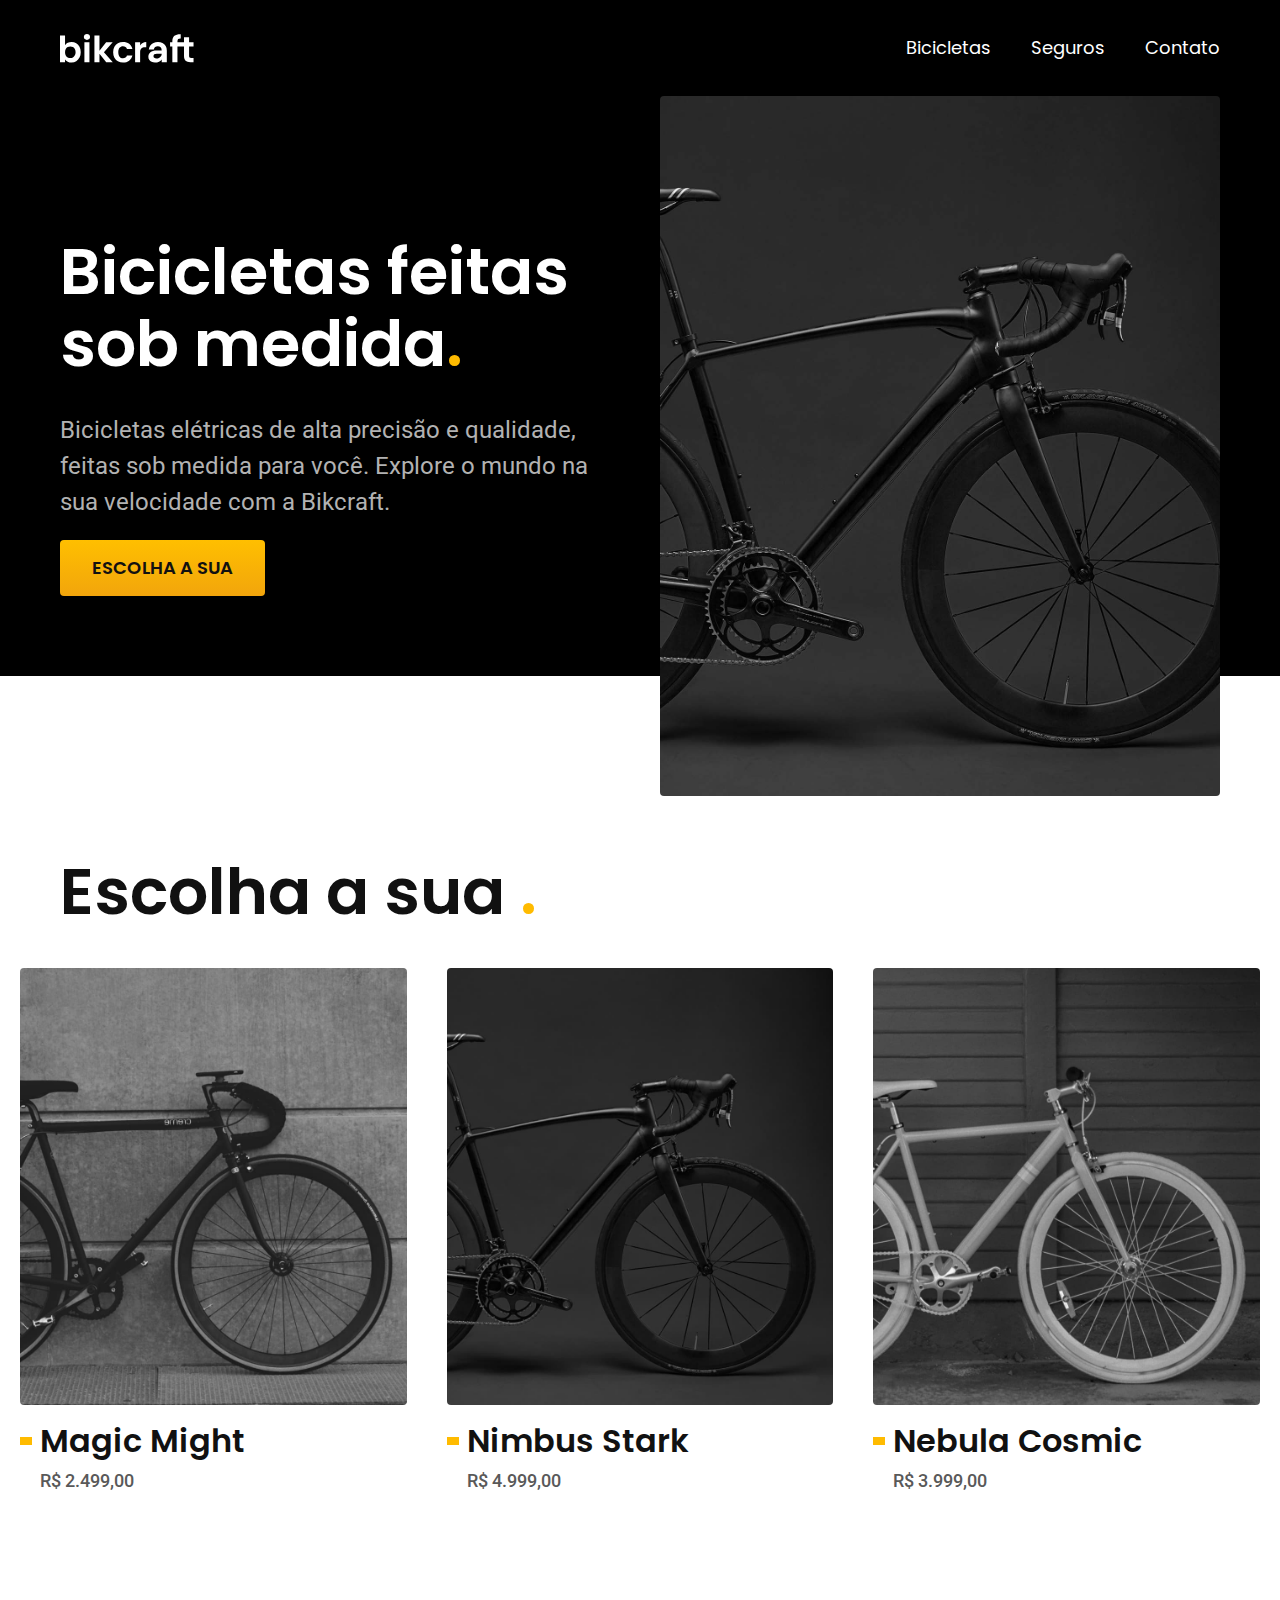
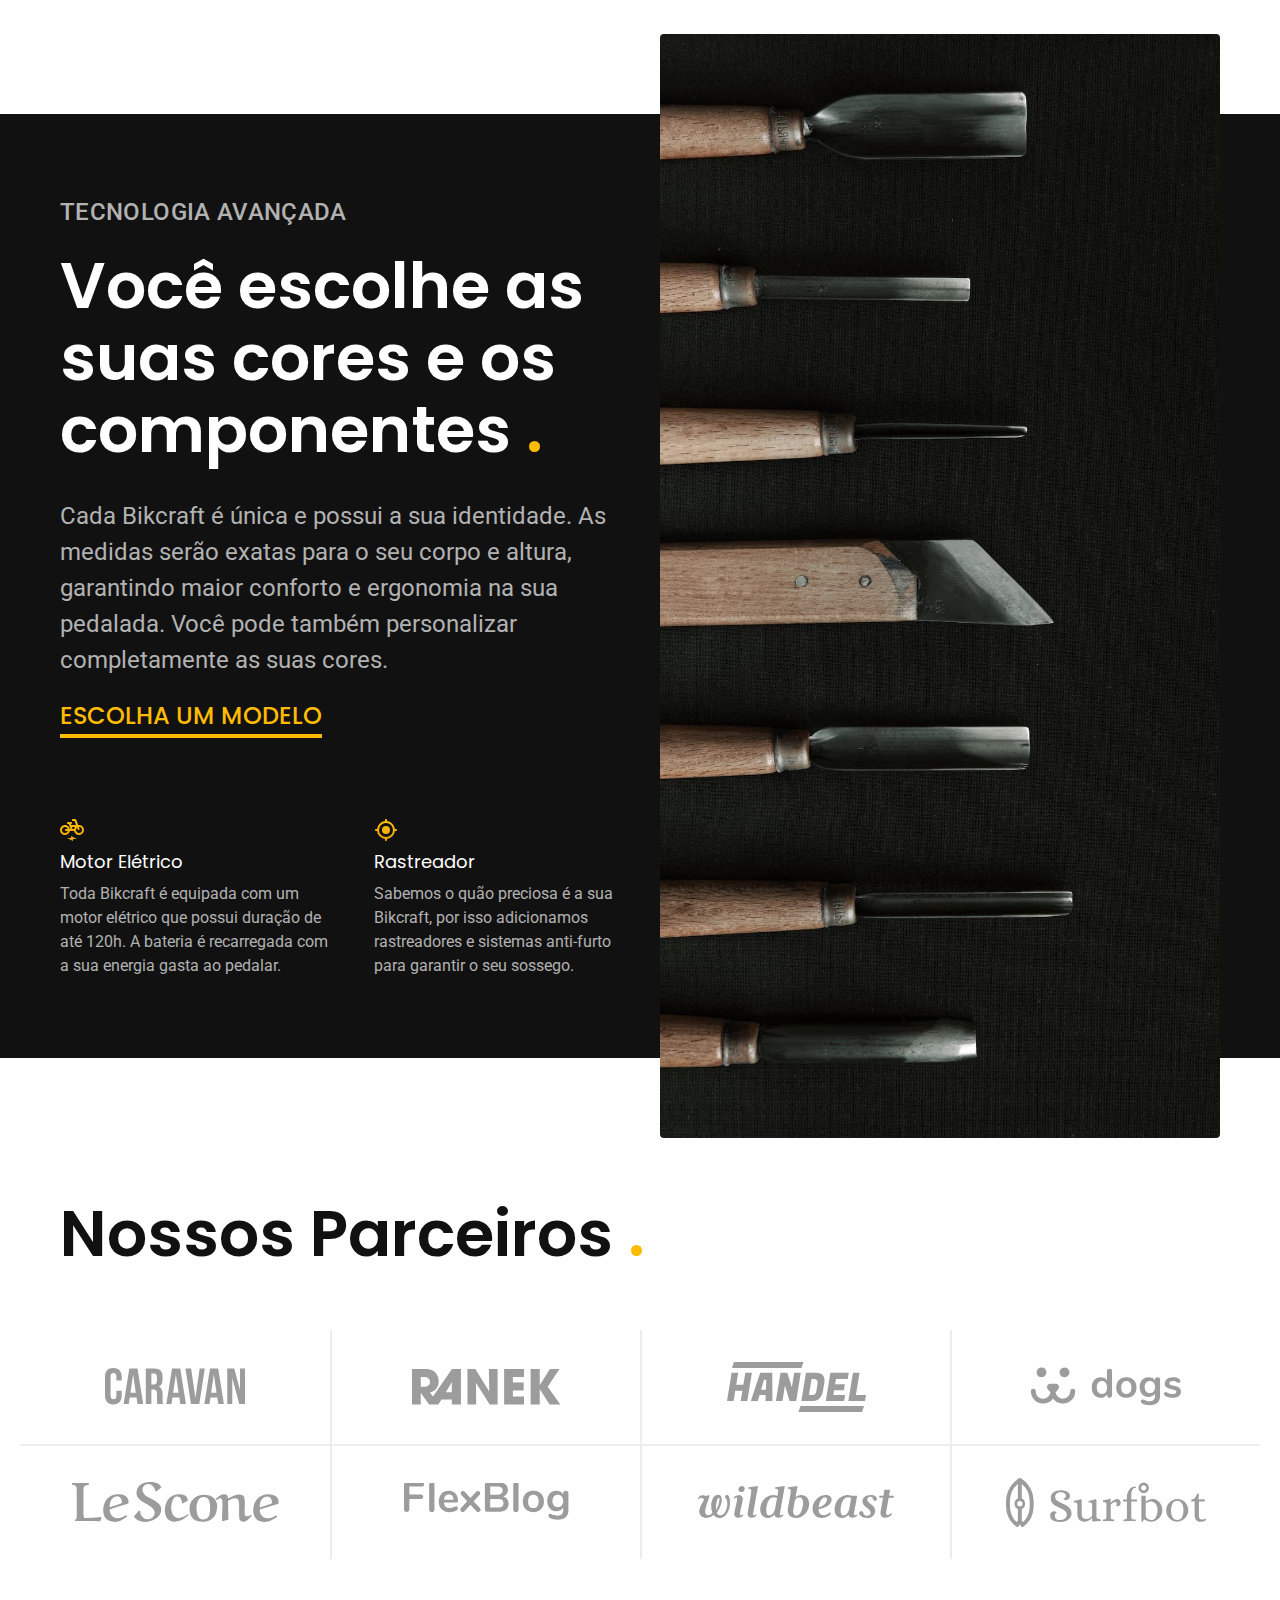
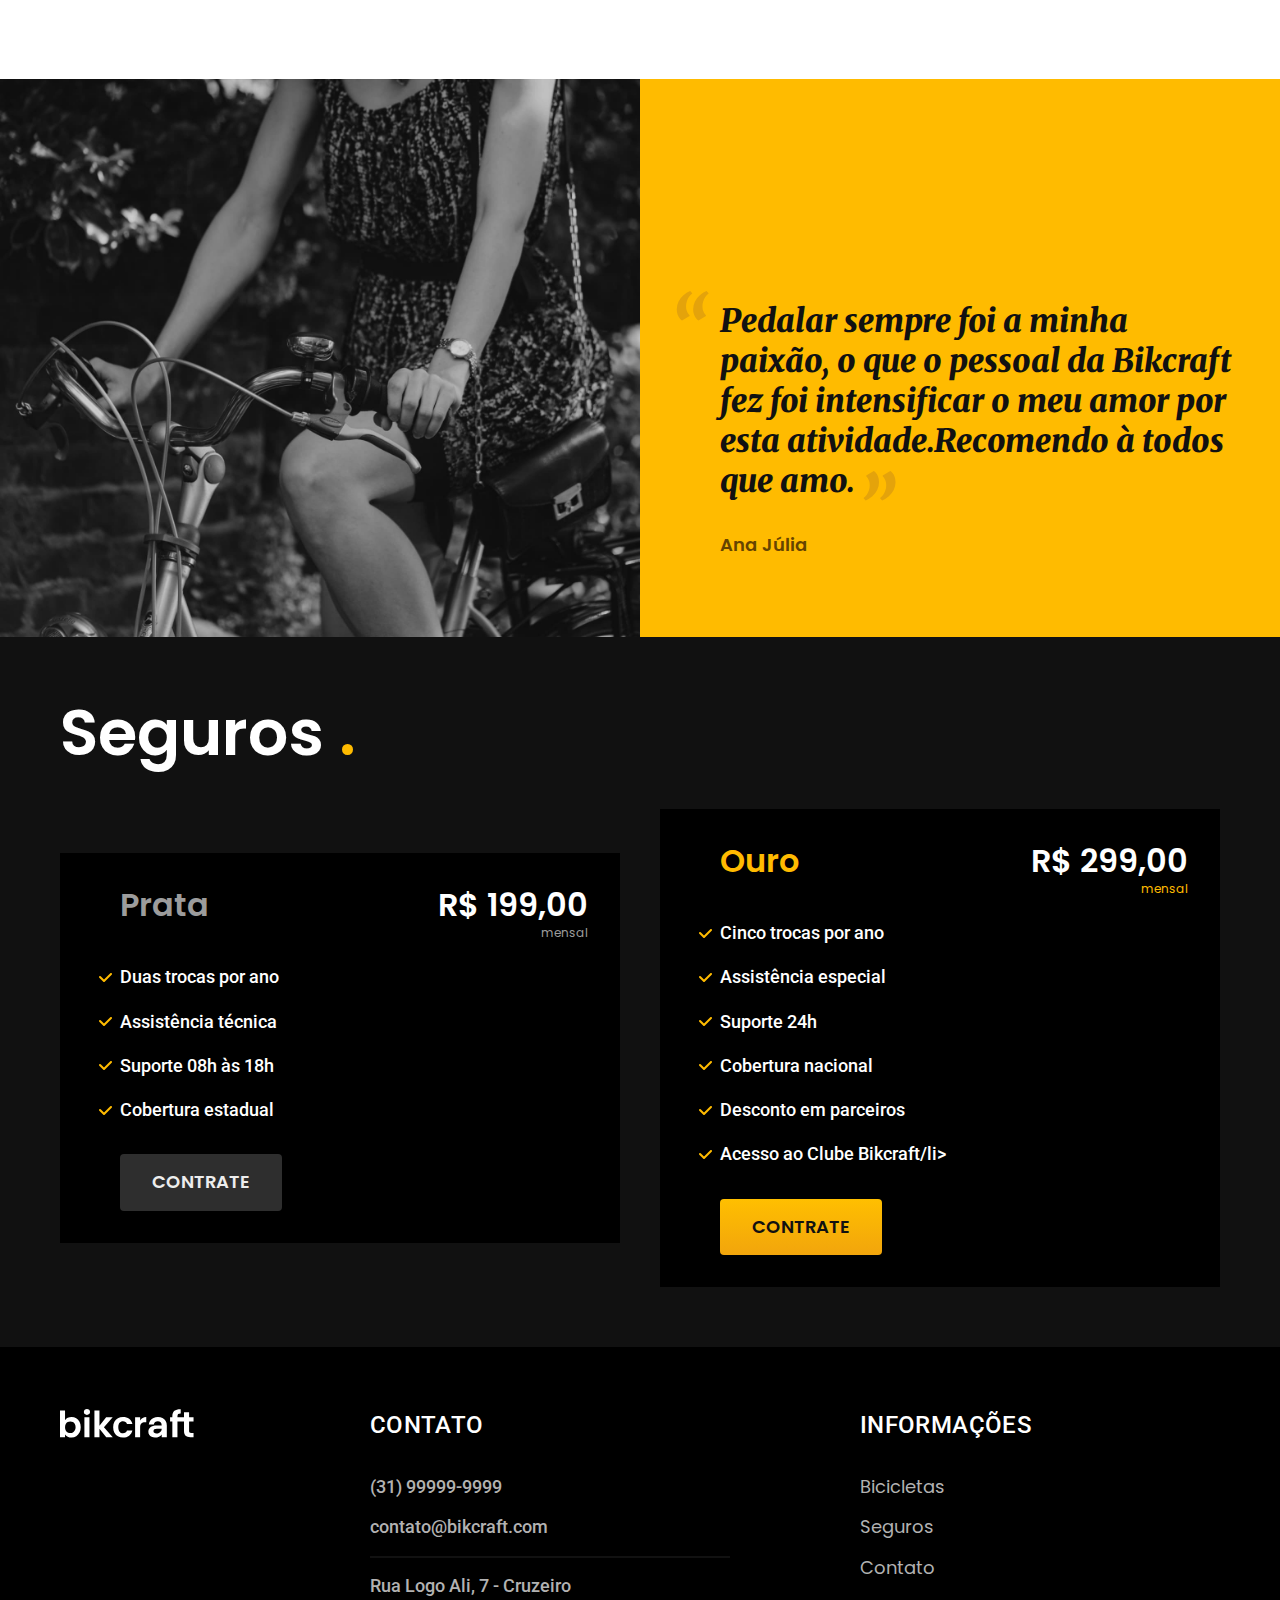
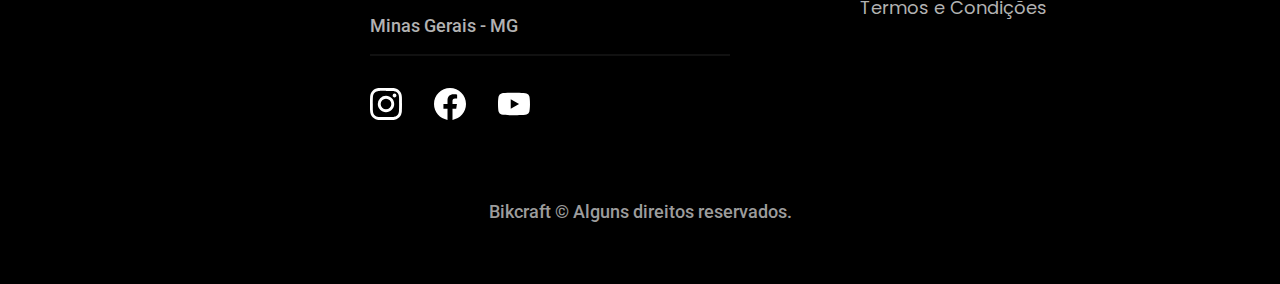
==== index.html @ d14b7bba "criado a pagina de termos" ====
<!DOCTYPE html>
<html lang="pt-br">

<head>
    <meta charset="UTF-8">
    <meta name="viewport" content="width=device-width, initial-scale=1.0">
    <meta name="description" content="Bicicletas elétricas de alta precisão e 
    qualidade, feitas sob medida para você. Explore o mundo na sua velocidade 
    com a Bikcraft.">
    <link rel="stylesheet" href="./src/css/style.css">
    <title>Bikcraft - Bicicletas Elétricas</title>
</head>

<body>
    <header class="header-bg cor-p12">
        <div class="header container">
            <a href="./"><img src="./src/assets/bikcraft.svg" alt="Bikcraft"></a>
            <nav aria-label="primaria">
                <ul class="header-menu font-1-m cor-0">
                    <li><a href="./bicicletas">Bicicletas</a></li>
                    <li><a href="./seguros">Seguros</a></li>
                    <li><a href="./contatos">Contato</a></li>
                </ul>

            </nav>
        </div>
    </header>
    <main class="introducao-bg">
        <div class="introducao container">
            <div class="introducao-conteudo">
                <h1 class="font-1-xxl cor-0">Bicicletas feitas sob medida<span class="cor-p1">.</span></h1>
                <p class="font-2-l cor-5">Bicicletas elétricas de alta precisão e qualidade, feitas sob medida para você. Explore o mundo na sua velocidade com a Bikcraft.</p>
                <a class="btn" href="./bicicletas.html">Escolha a sua</a>
            </div>
            <div class="introducao-img">
                <img src="./src/assets/img/fotos/introducao.jpg" alt="Bicicleta Elétrica Preta">
            </div>
        </div>
    </main>
    <article class="bicicletas-lista">
        <h2 class="container font-1-xxl">Escolha a sua <span class="cor-p1">.</span></h2>
        <ul>
            <li>
                <a href="./bicicletas/magic.html">
                    <img src="./src/assets/img/bicicletas/magic-home.jpg" alt="Bicicleta Preta">
                    <h3 class="font-1-xl">Magic Might</h3>
                    <span class="font-2-m cor-8">R$ 2.499,00</span>
                </a>
            </li>
            <li>
                <a href="./bicicletas/nimbus.html">
                    <img src="./src/assets/img/bicicletas/nimbus-home.jpg" alt="Bicicleta Preta">
                    <h3 class="font-1-xl">Nimbus Stark</h3>
                    <span class="font-2-m cor-8">R$ 4.999,00</span>
                </a>
            </li>
            <li>
                <a href="./bicicletas/nebula.html">
                    <img src="./src/assets/img/bicicletas/nebula-home.jpg" alt="Bicicleta Preta">
                    <h3 class="font-1-xl">Nebula Cosmic</h3>
                    <span class="font-2-m cor-8">R$ 3.999,00</span>
                </a>
            </li>
        </ul>
    </article>
    <article class="tecnologia-bg">
        <div class="tecnologia container">
            <div class="tecnologia-conteudo">
                <span class="font-2-l-b cor-5">Tecnologia Avançada</span>
                <h2 class="font-1-xxl cor-0">Você escolhe as suas cores e os componentes
                    <span class="cor-p1">.</span>
                </h2>
                <p class="font-2-l cor-5">Cada Bikcraft é única e possui a sua
                    identidade. As medidas serão exatas para o seu corpo e
                    altura, garantindo maior conforto e ergonomia na sua
                    pedalada. Você pode também personalizar completamente as
                    suas cores.
                </p>
                <a class="link" href="./bicicletas.html">Escolha um Modelo</a>
                <div class="tecnologia-vantagem">
                    <div>
                        <img src="./src/assets/img/icones/eletrica.svg" alt="">
                        <h3 class="font-1-m cor-0">Motor Elétrico</h3>
                        <p class="font-2-s cor-5">Toda Bikcraft é equipada com um motor elétrico que possui duração de até 120h. A bateria é recarregada com a sua energia gasta ao pedalar.</p>
                    </div>
                    <div>
                        <img src="./src/assets/img/icones/rastreador.svg" alt="">
                        <h3 class="font-1-m cor-0">Rastreador</h3>
                        <p class="font-2-s cor-5">Sabemos o quão preciosa é a sua Bikcraft, por isso adicionamos rastreadores e sistemas anti-furto para garantir o seu sossego.</p>
                    </div>
                </div>

            </div>
            <div class="tecnologia-img">
                <img src="./src/assets/img/fotos/tecnologia.jpg" alt="">
            </div>
        </div>
    </article>
    <section class="parceiros" aria-label="Nossos Parceiros">
        <h2 class="container font-1-xxl">Nossos Parceiros
            <span class="cor-p1">.</span>
        </h2>
        <ul>
            <li><img src="./src/assets/img/parceiros/caravan.svg" alt="Caravan"></li>
            <li><img src="./src/assets/img/parceiros/ranek.svg" alt="Ranek"></li>
            <li><img src="./src/assets/img/parceiros/handel.svg" alt="Handel"></li>
            <li><img src="./src/assets/img/parceiros/dogs.svg" alt="Dogs"></li>
            <li><img src="./src/assets/img/parceiros/lescone.svg" alt="Lescone"></li>
            <li><img src="./src/assets/img/parceiros/flexblog.svg" alt="Flexblog"></li>
            <li><img src="./src/assets/img/parceiros/wildbeast.svg" alt="Wildbeast"></li>
            <li><img src="./src/assets/img/parceiros/surfbot.svg" alt="Surfbot"></li>
        </ul>
    </section>
    <section class="depoimento" aria-label="Depoimento">
        <div>
            <img src="./src/assets/img/fotos/depoimento.jpg" alt="Pessoa 
            pedalando uma bicicleta Bikcraft">
        </div>
        <div class="depoimento-conteudo">
            <blockquote class="font-1-xl cor-p9">
                <p>Pedalar sempre foi a minha paixão, o que o pessoal da
                    Bikcraft fez foi intensificar o meu amor por esta
                    atividade.Recomendo à todos que amo.
                </p>
            </blockquote>
            <span class="font-1-m-b cor-p4">Ana Júlia</span>
        </div>
    </section>
    <article class="seguros-bg">
        <div class="seguros container">
            <h2 class="font-1-xxl cor-0">Seguros <span class="cor-p1">.</span></h2>
            <div class="seguros-item">
                <h3 class="font-1-xl cor-6">Prata</h3>
                <span class="font-1-xl cor-0">R$ 199,00 <span class="font-1-xs cor-6">mensal</span></span>
                <ul class="font-2-m cor-0">
                    <li>Duas trocas por ano</li>
                    <li>Assistência técnica</li>
                    <li>Suporte 08h às 18h</li>
                    <li>Cobertura estadual</li>
                </ul>
                <a class="btn secundario" href="./orcamento.html">Contrate</a>
            </div>

            <div class="seguros-item">
                <h3 class="font-1-xl cor-p1">Ouro</h3>
                <span class="font-1-xl cor-0">R$ 299,00 <span class="font-1-xs cor-p1">mensal</span></span>
                <ul class="font-2-m cor-0">
                    <li>Cinco trocas por ano</li>
                    <li>Assistência especial</li>
                    <li>Suporte 24h</li>
                    <li>Cobertura nacional</li>
                    <li>Desconto em parceiros</li>
                    <li>Acesso ao Clube Bikcraft/li>
                </ul>
                <a class="btn" href="./orcamento.html">Contrate</a>
            </div>
        </div>
    </article>

    <footer class="footer-bg">
        <div class="footer container">
            <img src="./src/assets/bikcraft.svg" alt="Bikcraft">
            <div class="footer-contato">
                <h3 class="font-2-l-b cor-0">Contato</h3>
                <ul class="font-2-m cor-5">
                    <li><a href="tel:+5531999999999">(31) 99999-9999</a></li>
                    <li><a href="mailto:contato@bikcraft.com">contato@bikcraft.com</a></li>
                    <li>Rua Logo Ali, 7 - Cruzeiro</li>
                    <li>Minas Gerais - MG</li>
                </ul>
                <div class="footer-redes">
                    <a href="./"><img src="./src/assets/img/redes/instagram.svg" alt="Instagram"></a>
                    <a href="./"><img src="./src/assets/img/redes/facebook.svg" alt="Facebook"></a>
                    <a href="./"><img src="./src/assets/img/redes/youtube.svg" alt="Youtube"></a>
                </div>
            </div>
            <div class="footer-informacoes">
                <h3 class="font-2-l-b cor-0">Informações</h3>
                <nav>
                    <ul class="font-1-m cor-5">
                        <li><a href="./bicicletas">Bicicletas</a></li>
                        <li><a href="./seguros">Seguros</a></li>
                        <li><a href="./contatos">Contato</a></li>
                        <li><a href="./src/pages/termos.html">Termos e Condições</a></li>
                    </ul>
                </nav>
            </div>
            <p class="footer-copy font-2-m cor-6">Bikcraft © Alguns direitos reservados.</p>
        </div>
    </footer>
</body>

</html>
---- src/css/style.css ----
@import "./global/global.css";
@import "./utilidades/tipografia.css";
@import "./utilidades/componets.css";
@import "./global/cores.css";
@import "./global/header.css";
@import "./home/introducao.css";
@import "./bicicletas/bicicletas-lista.css";
@import "./home/tecnologia.css";
@import "./home/parceiros.css";
@import "./home/depoimento.css";
@import "./seguros/seguros.css";
@import "./global/footer.css";
@import "./termos/termos.css";
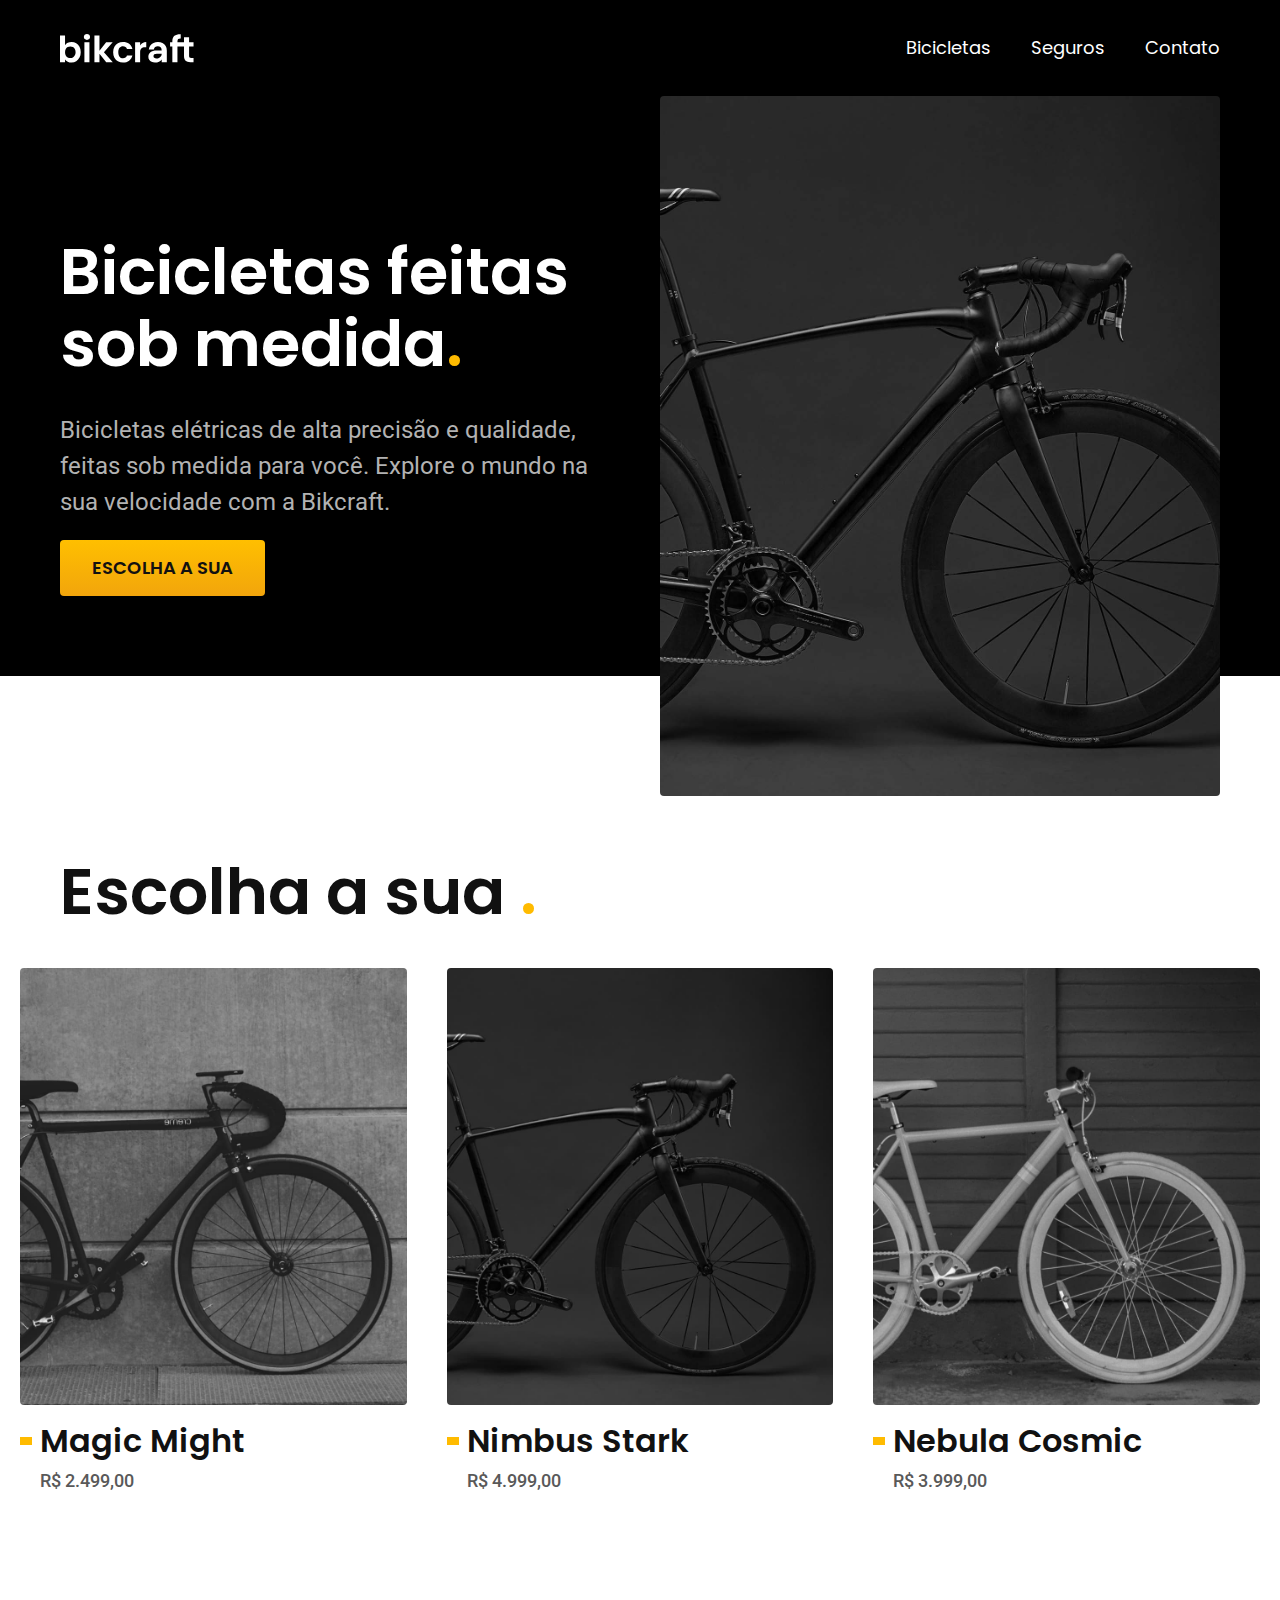
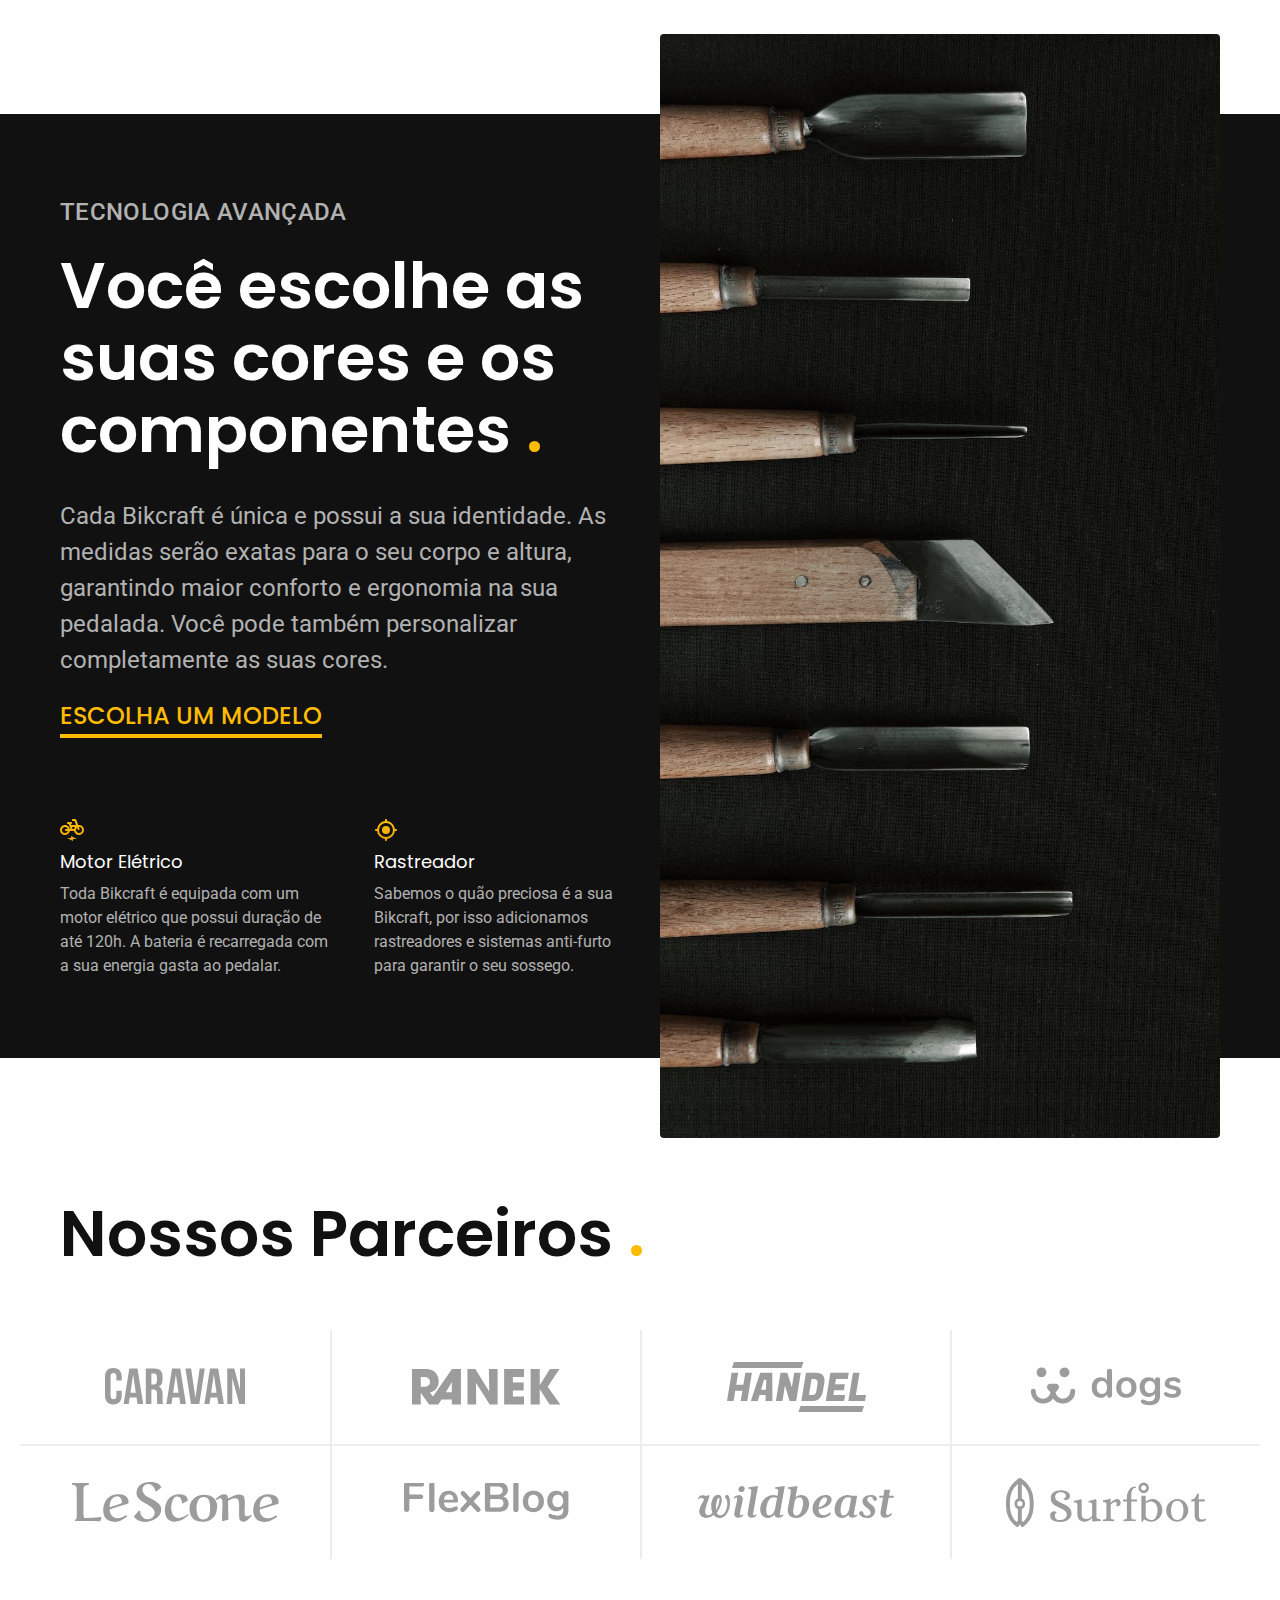
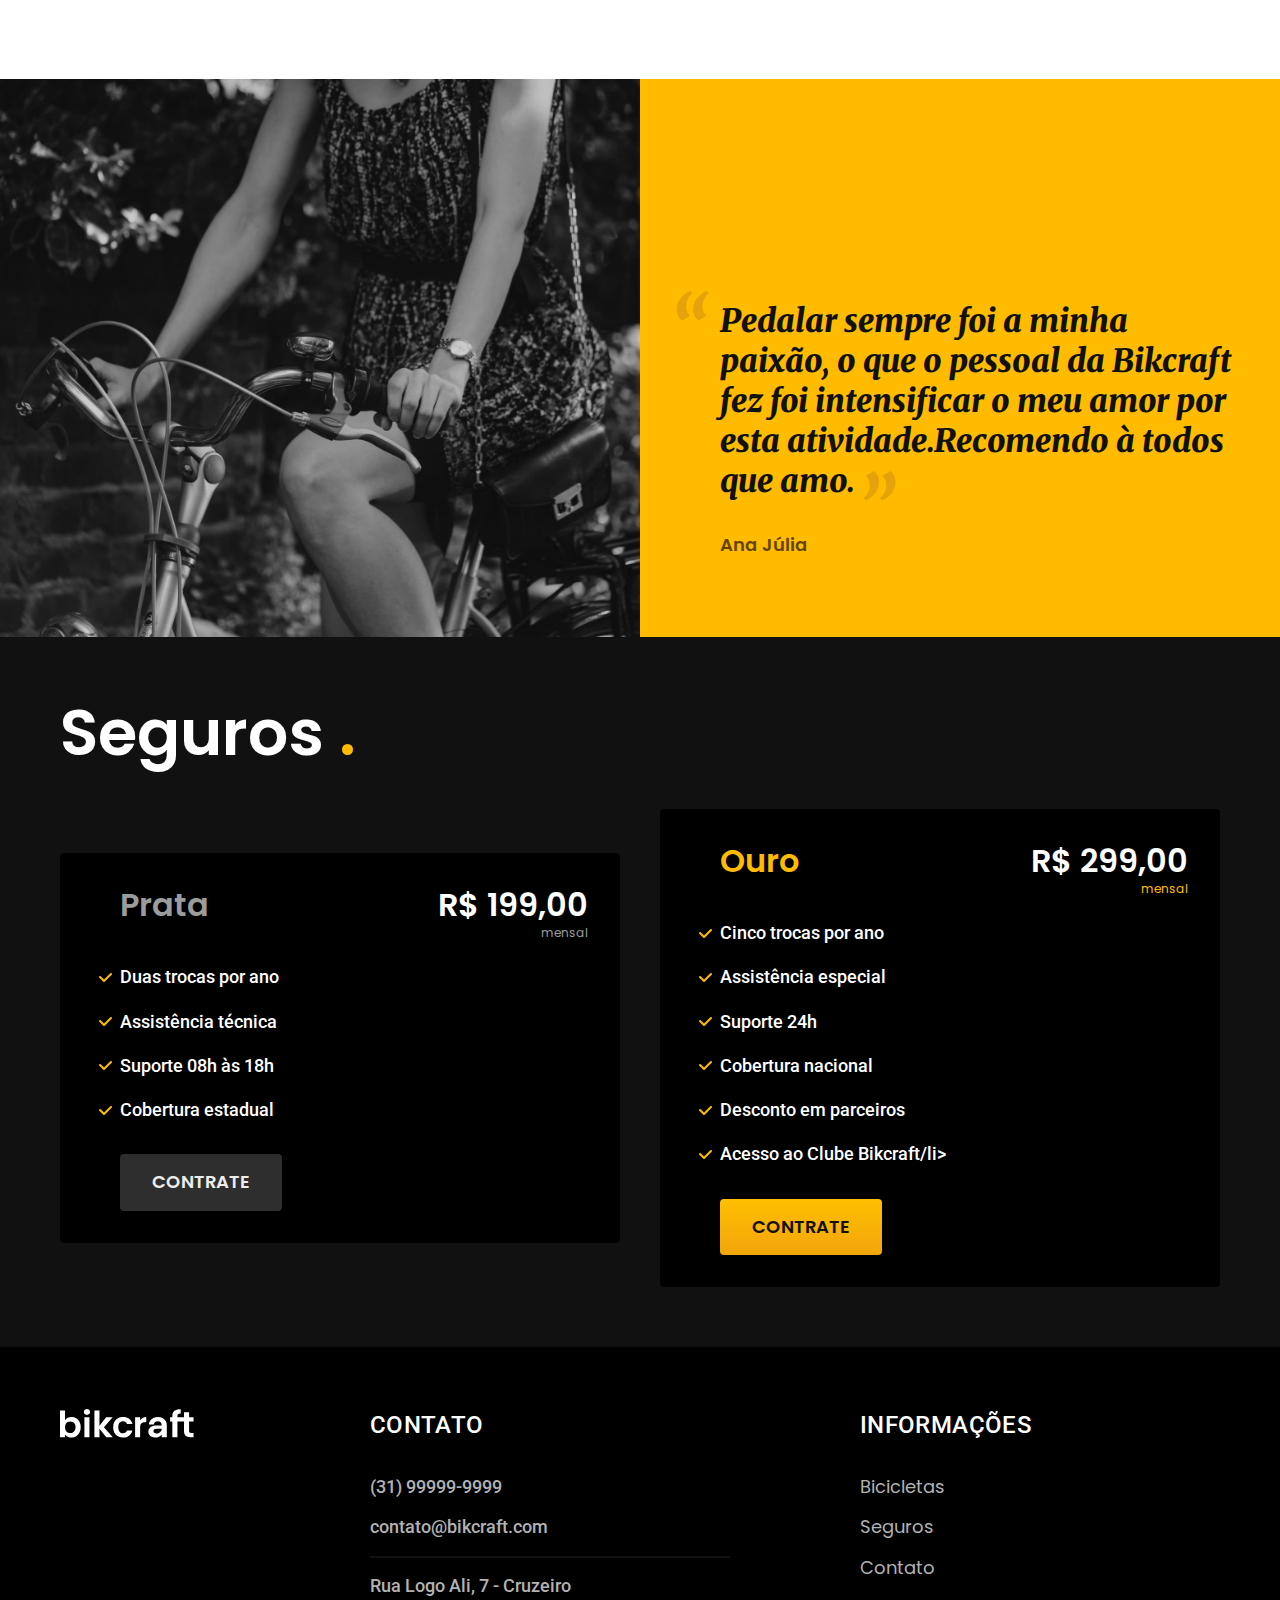
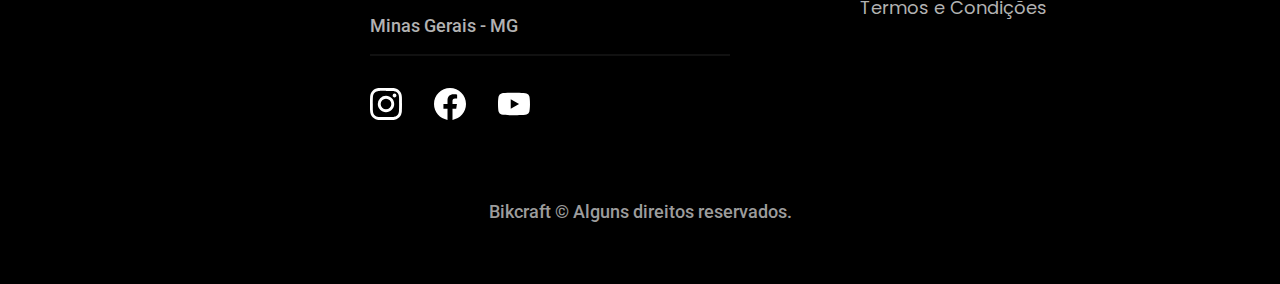
==== commit 31695d19: "criado pagina de seguros" ====
--- a/index.html
+++ b/index.html
@@ -17,9 +17,9 @@
             <a href="./"><img src="./src/assets/bikcraft.svg" alt="Bikcraft"></a>
             <nav aria-label="primaria">
                 <ul class="header-menu font-1-m cor-0">
-                    <li><a href="./bicicletas">Bicicletas</a></li>
-                    <li><a href="./seguros">Seguros</a></li>
-                    <li><a href="./contatos">Contato</a></li>
+                    <li><a href="./src/pages/bicicletas.html">Bicicletas</a></li>
+                    <li><a href="./src/pages/seguros.html">Seguros</a></li>
+                    <li><a href="./src/pages/contato.html">Contato</a></li>
                 </ul>
 
             </nav>
@@ -30,7 +30,7 @@
             <div class="introducao-conteudo">
                 <h1 class="font-1-xxl cor-0">Bicicletas feitas sob medida<span class="cor-p1">.</span></h1>
                 <p class="font-2-l cor-5">Bicicletas elétricas de alta precisão e qualidade, feitas sob medida para você. Explore o mundo na sua velocidade com a Bikcraft.</p>
-                <a class="btn" href="./bicicletas.html">Escolha a sua</a>
+                <a class="btn" href="./src/pages/bicicletas.html">Escolha a sua</a>
             </div>
             <div class="introducao-img">
                 <img src="./src/assets/img/fotos/introducao.jpg" alt="Bicicleta Elétrica Preta">
@@ -178,9 +178,9 @@
                 <h3 class="font-2-l-b cor-0">Informações</h3>
                 <nav>
                     <ul class="font-1-m cor-5">
-                        <li><a href="./bicicletas">Bicicletas</a></li>
-                        <li><a href="./seguros">Seguros</a></li>
-                        <li><a href="./contatos">Contato</a></li>
+                        <li><a href="./src/pages/bicicletas.html">Bicicletas</a></li>
+                        <li><a href="./src/pages/seguros.html">Seguros</a></li>
+                        <li><a href="./src/pages/contato.html">Contato</a></li>
                         <li><a href="./src/pages/termos.html">Termos e Condições</a></li>
                     </ul>
                 </nav>
--- a/src/css/style.css
+++ b/src/css/style.css
@@ -1,13 +1,21 @@
 @import "./global/global.css";
+@import "./global/cores.css";
+@import "./global/header.css";
+@import "./global/footer.css";
+
 @import "./utilidades/tipografia.css";
 @import "./utilidades/componets.css";
-@import "./global/cores.css";
-@import "./global/header.css";
+
 @import "./home/introducao.css";
-@import "./bicicletas/bicicletas-lista.css";
 @import "./home/tecnologia.css";
 @import "./home/parceiros.css";
 @import "./home/depoimento.css";
+
+@import "./bicicletas/bicicletas-lista.css";
+@import "./bicicletas/bicicletas.css";
+
 @import "./seguros/seguros.css";
-@import "./global/footer.css";
+@import "./seguros/vantagens.css";
+@import "./seguros/perguntas.css";
+
 @import "./termos/termos.css";
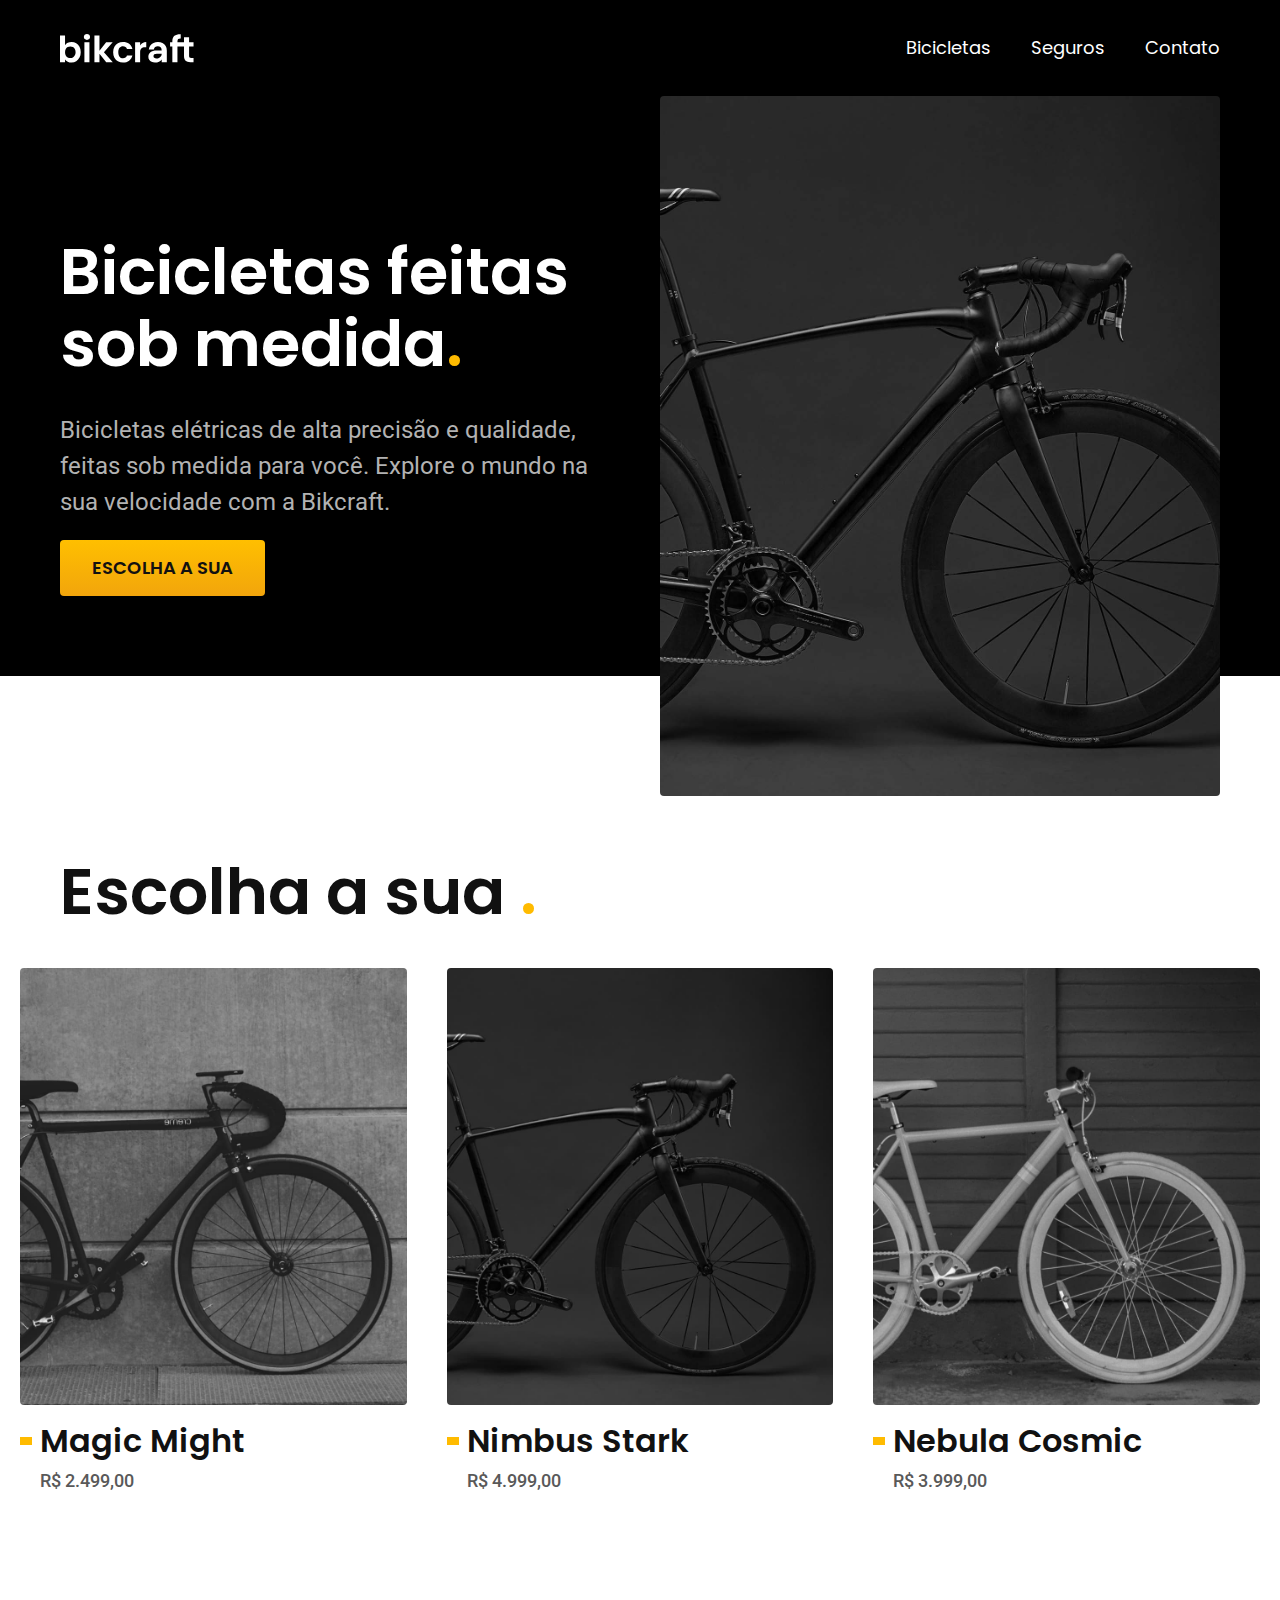
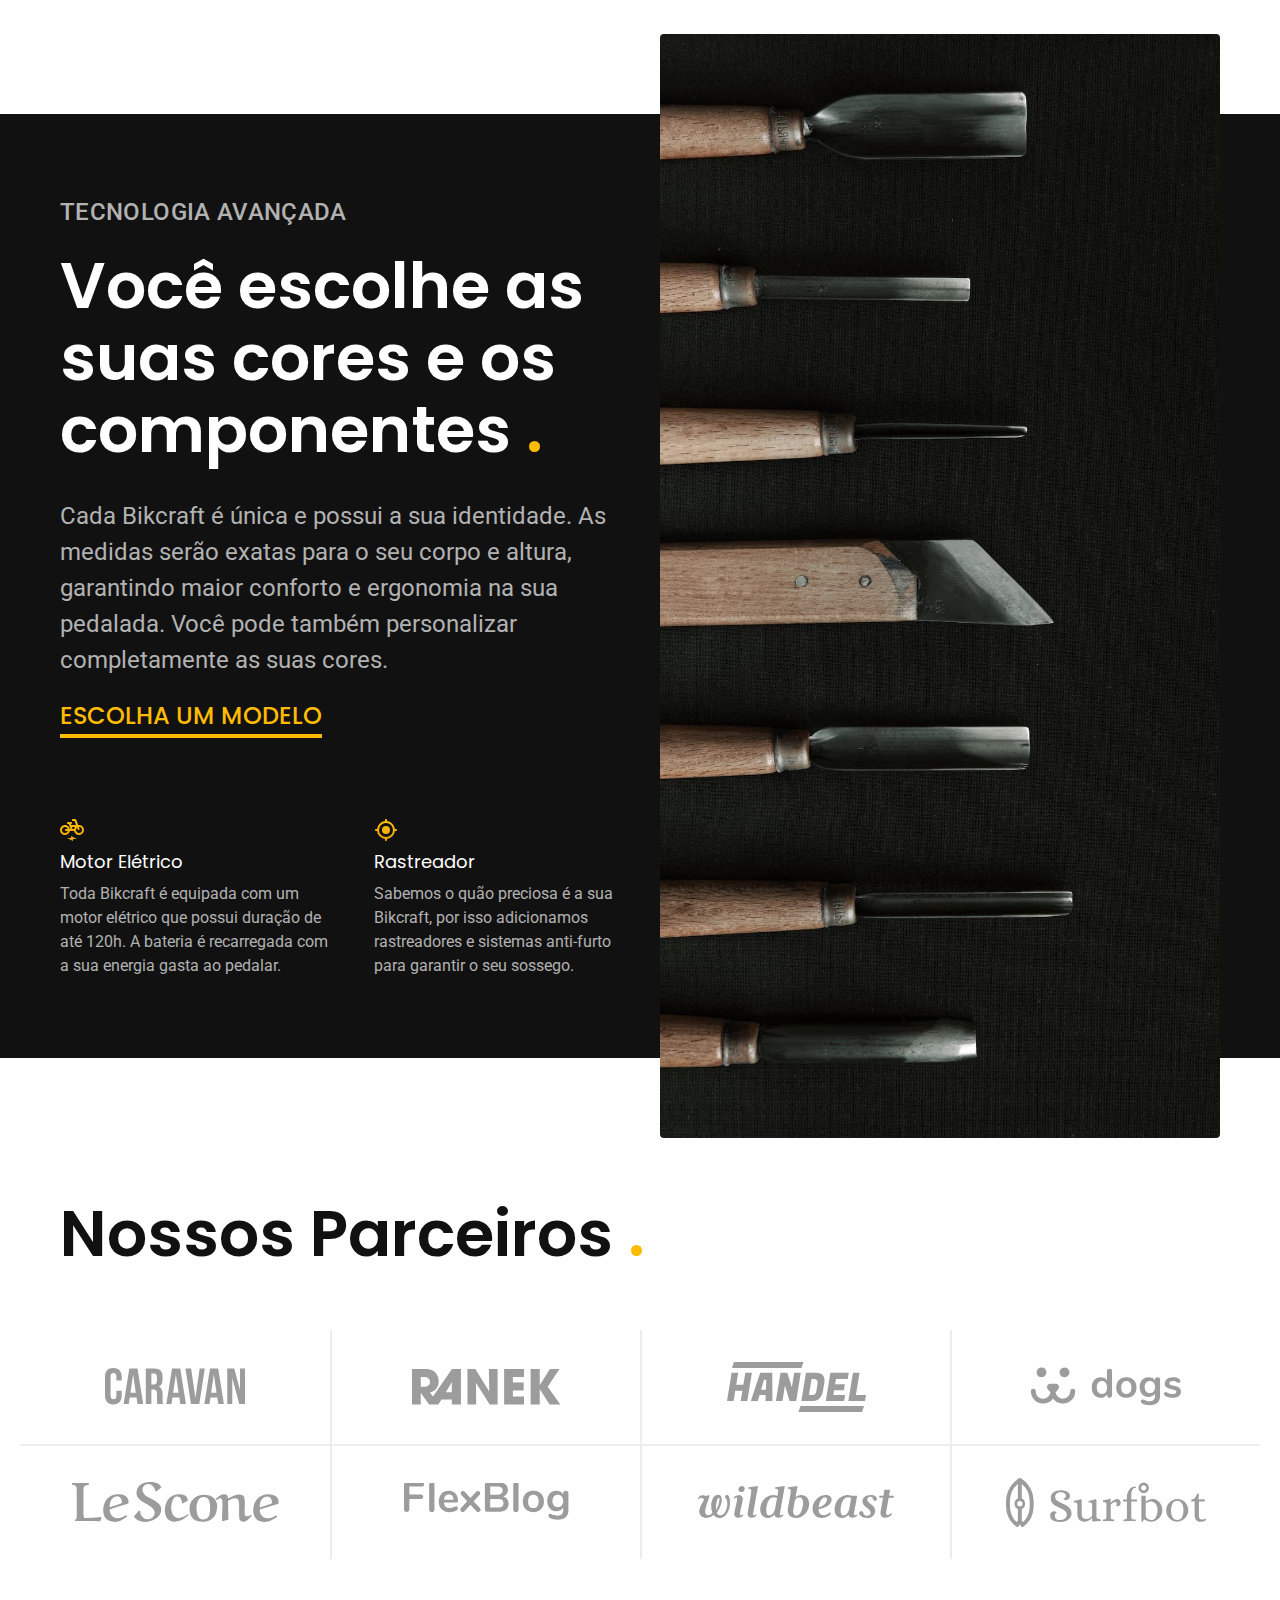
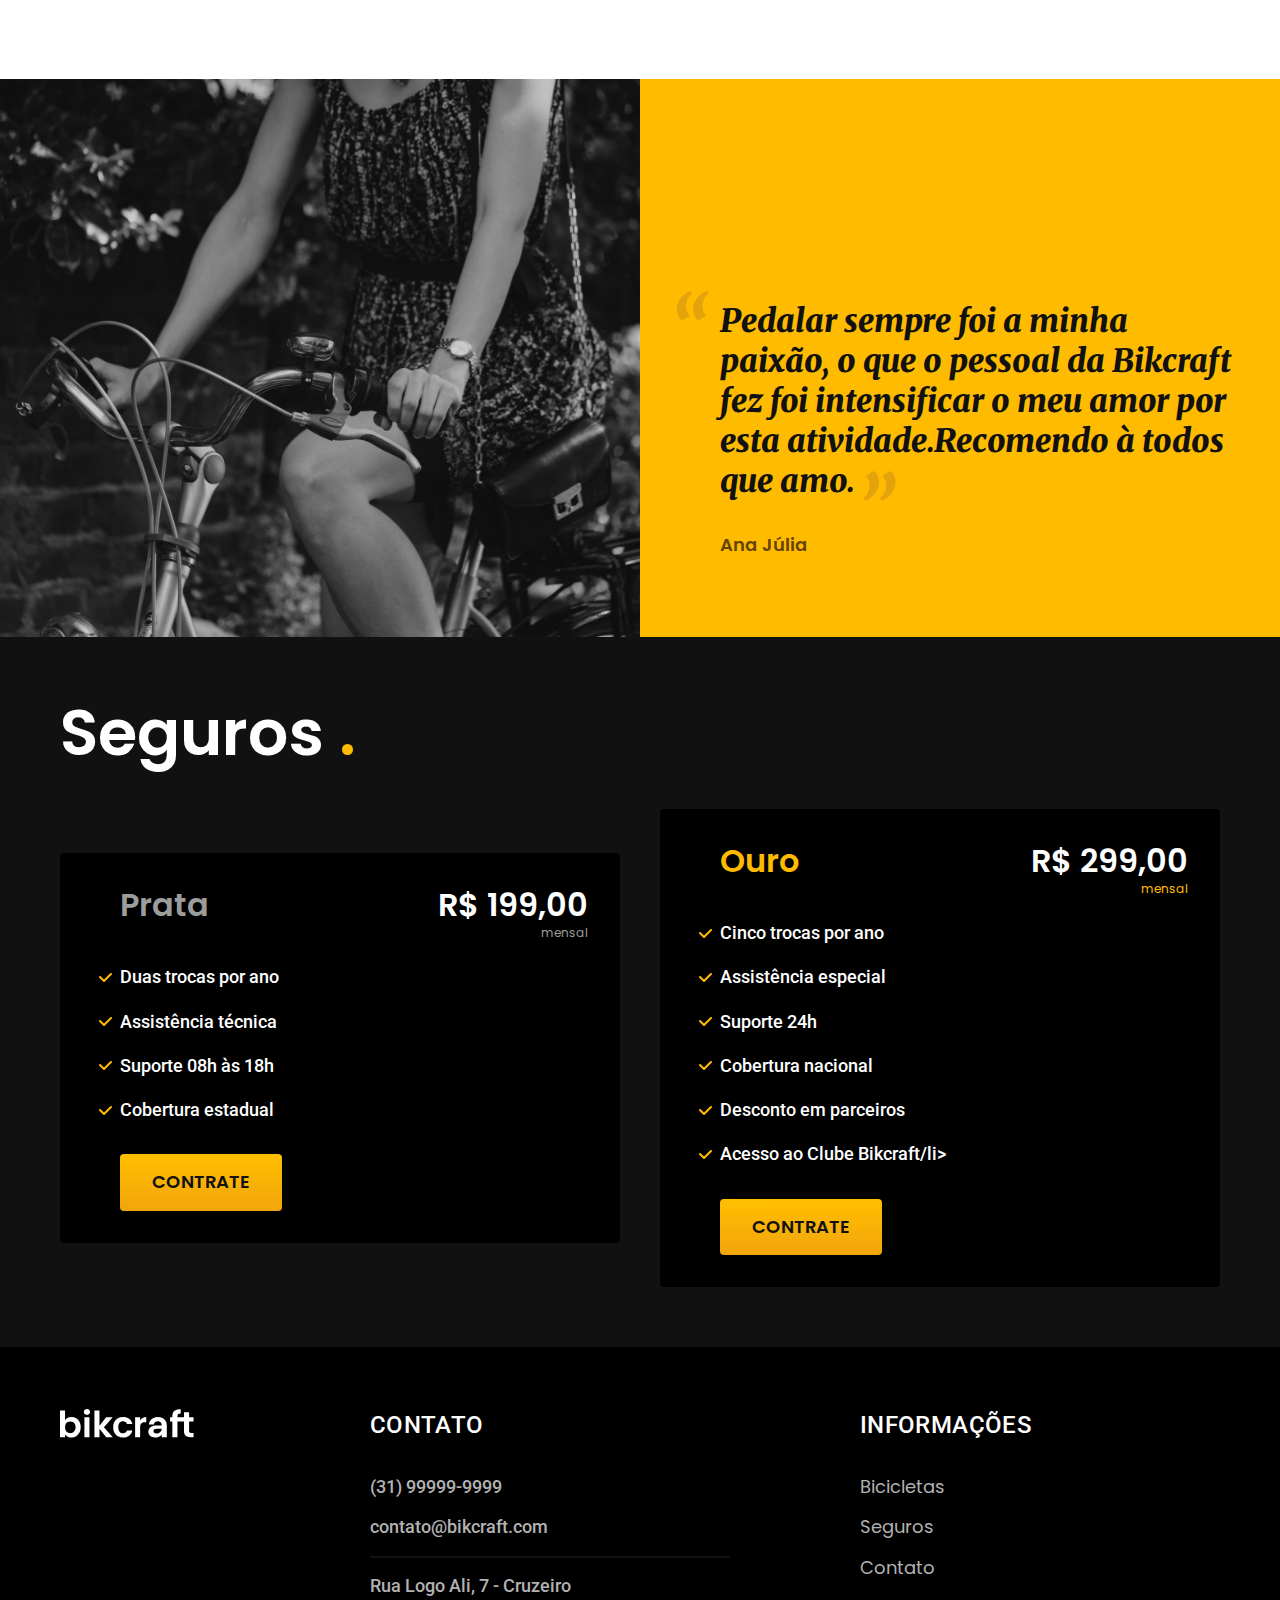
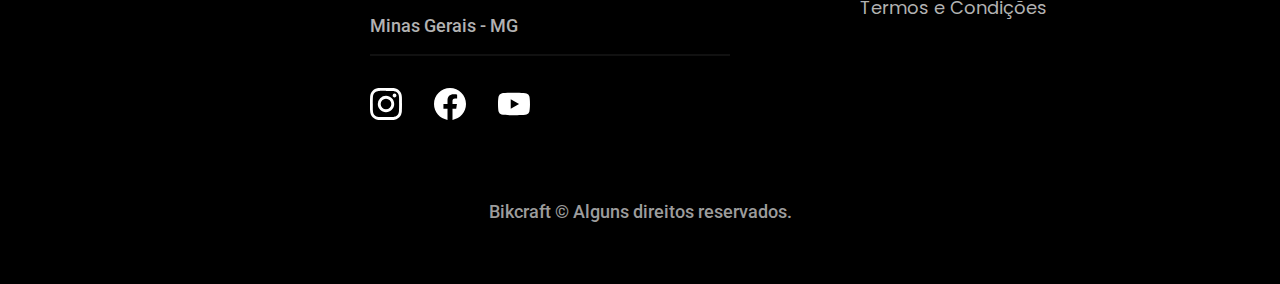
==== commit 28e54e75: "melhorias no css" ====
--- a/index.html
+++ b/index.html
@@ -76,7 +76,7 @@
                     pedalada. Você pode também personalizar completamente as
                     suas cores.
                 </p>
-                <a class="link" href="./bicicletas.html">Escolha um Modelo</a>
+                <a class="link" href="./src/pages/bicicletas.html">Escolha um Modelo</a>
                 <div class="tecnologia-vantagem">
                     <div>
                         <img src="./src/assets/img/icones/eletrica.svg" alt="">
@@ -138,7 +138,7 @@
                     <li>Suporte 08h às 18h</li>
                     <li>Cobertura estadual</li>
                 </ul>
-                <a class="btn secundario" href="./orcamento.html">Contrate</a>
+                <a class="btn secundario" href="./src/pages/orcamento.html">Contrate</a>
             </div>
 
             <div class="seguros-item">
@@ -152,7 +152,7 @@
                     <li>Desconto em parceiros</li>
                     <li>Acesso ao Clube Bikcraft/li>
                 </ul>
-                <a class="btn" href="./orcamento.html">Contrate</a>
+                <a class="btn" href="./src/pages/orcamento.html">Contrate</a>
             </div>
         </div>
     </article>
--- a/src/css/style.css
+++ b/src/css/style.css
@@ -5,6 +5,7 @@
 
 @import "./utilidades/tipografia.css";
 @import "./utilidades/componets.css";
+@import "./utilidades/formulario.css";
 
 @import "./home/introducao.css";
 @import "./home/tecnologia.css";
@@ -13,9 +14,14 @@
 
 @import "./bicicletas/bicicletas-lista.css";
 @import "./bicicletas/bicicletas.css";
+@import "./bicicletas/bicicleta-informacoes.css";
+@import "./bicicletas/seguro-bike.css";
 
 @import "./seguros/seguros.css";
 @import "./seguros/vantagens.css";
 @import "./seguros/perguntas.css";
 
+@import "./contato/contato.css";
+@import "./contato/lojas.css";
+
 @import "./termos/termos.css";
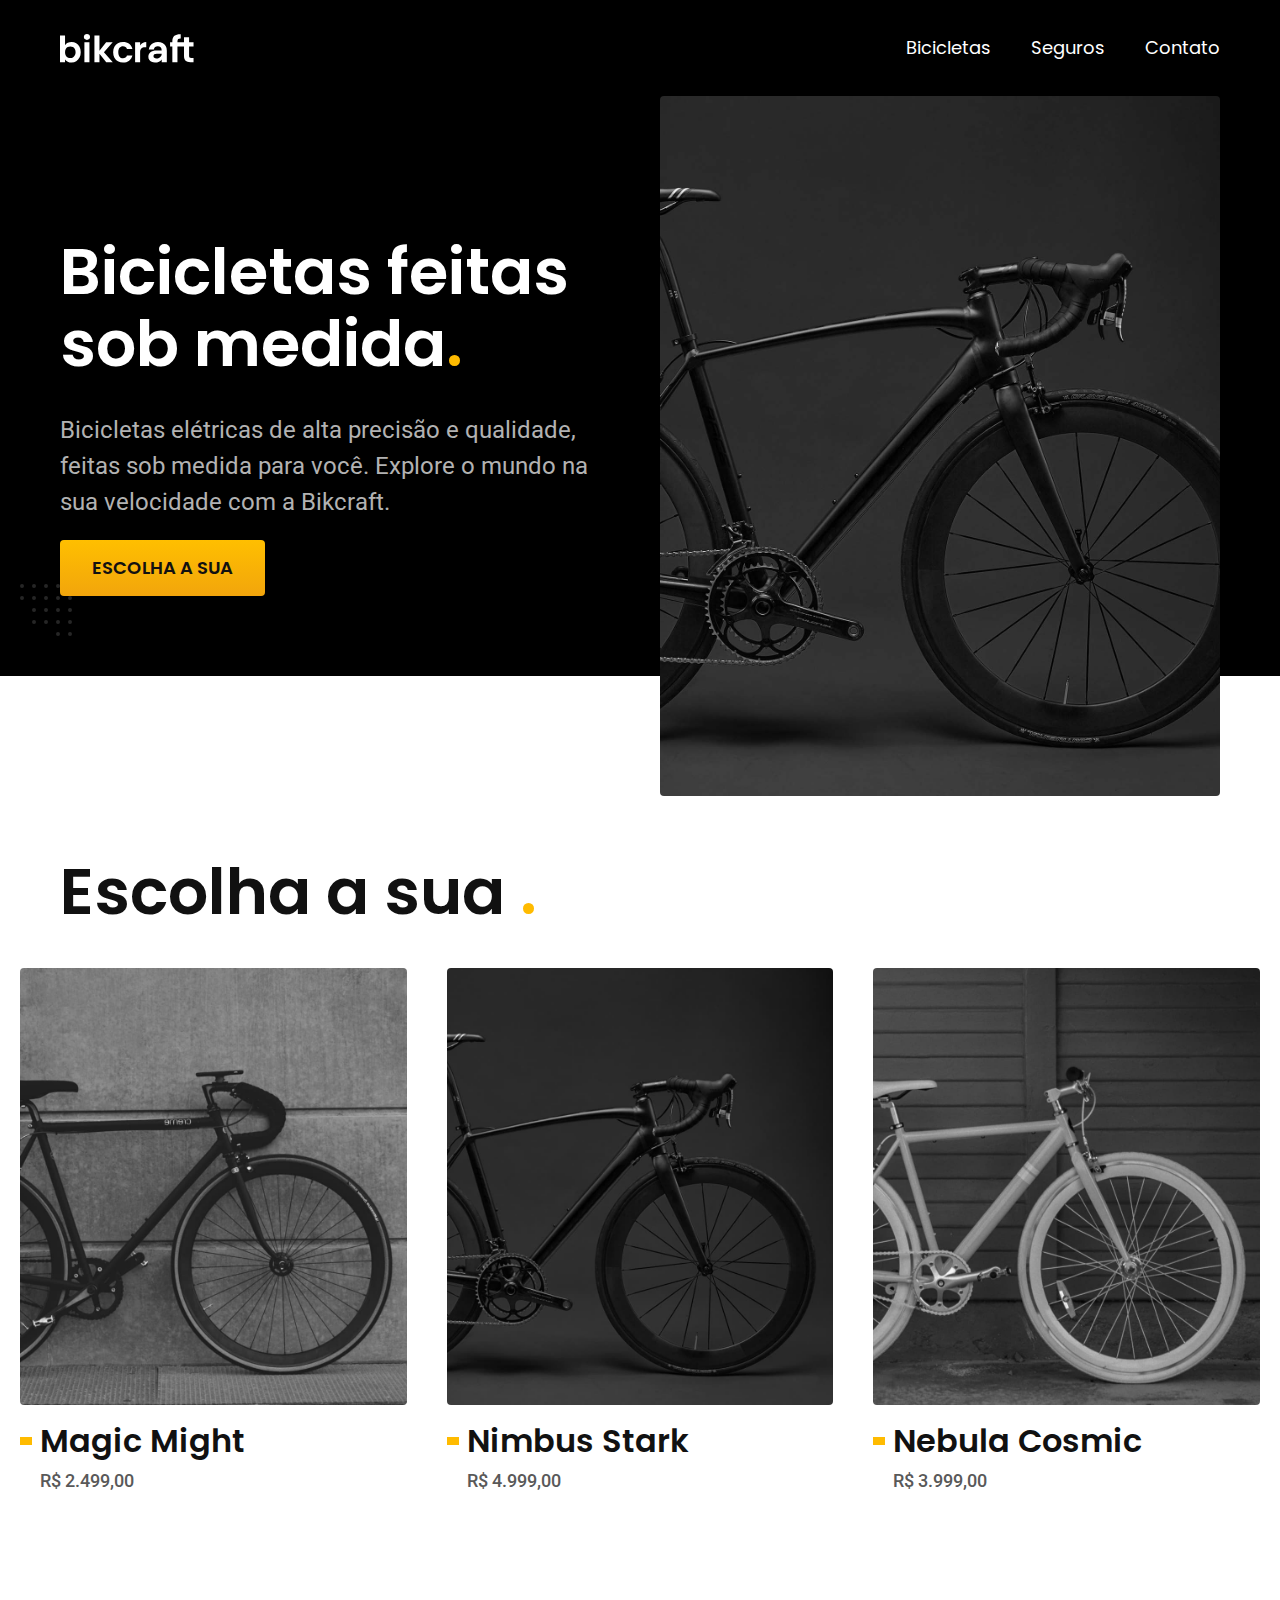
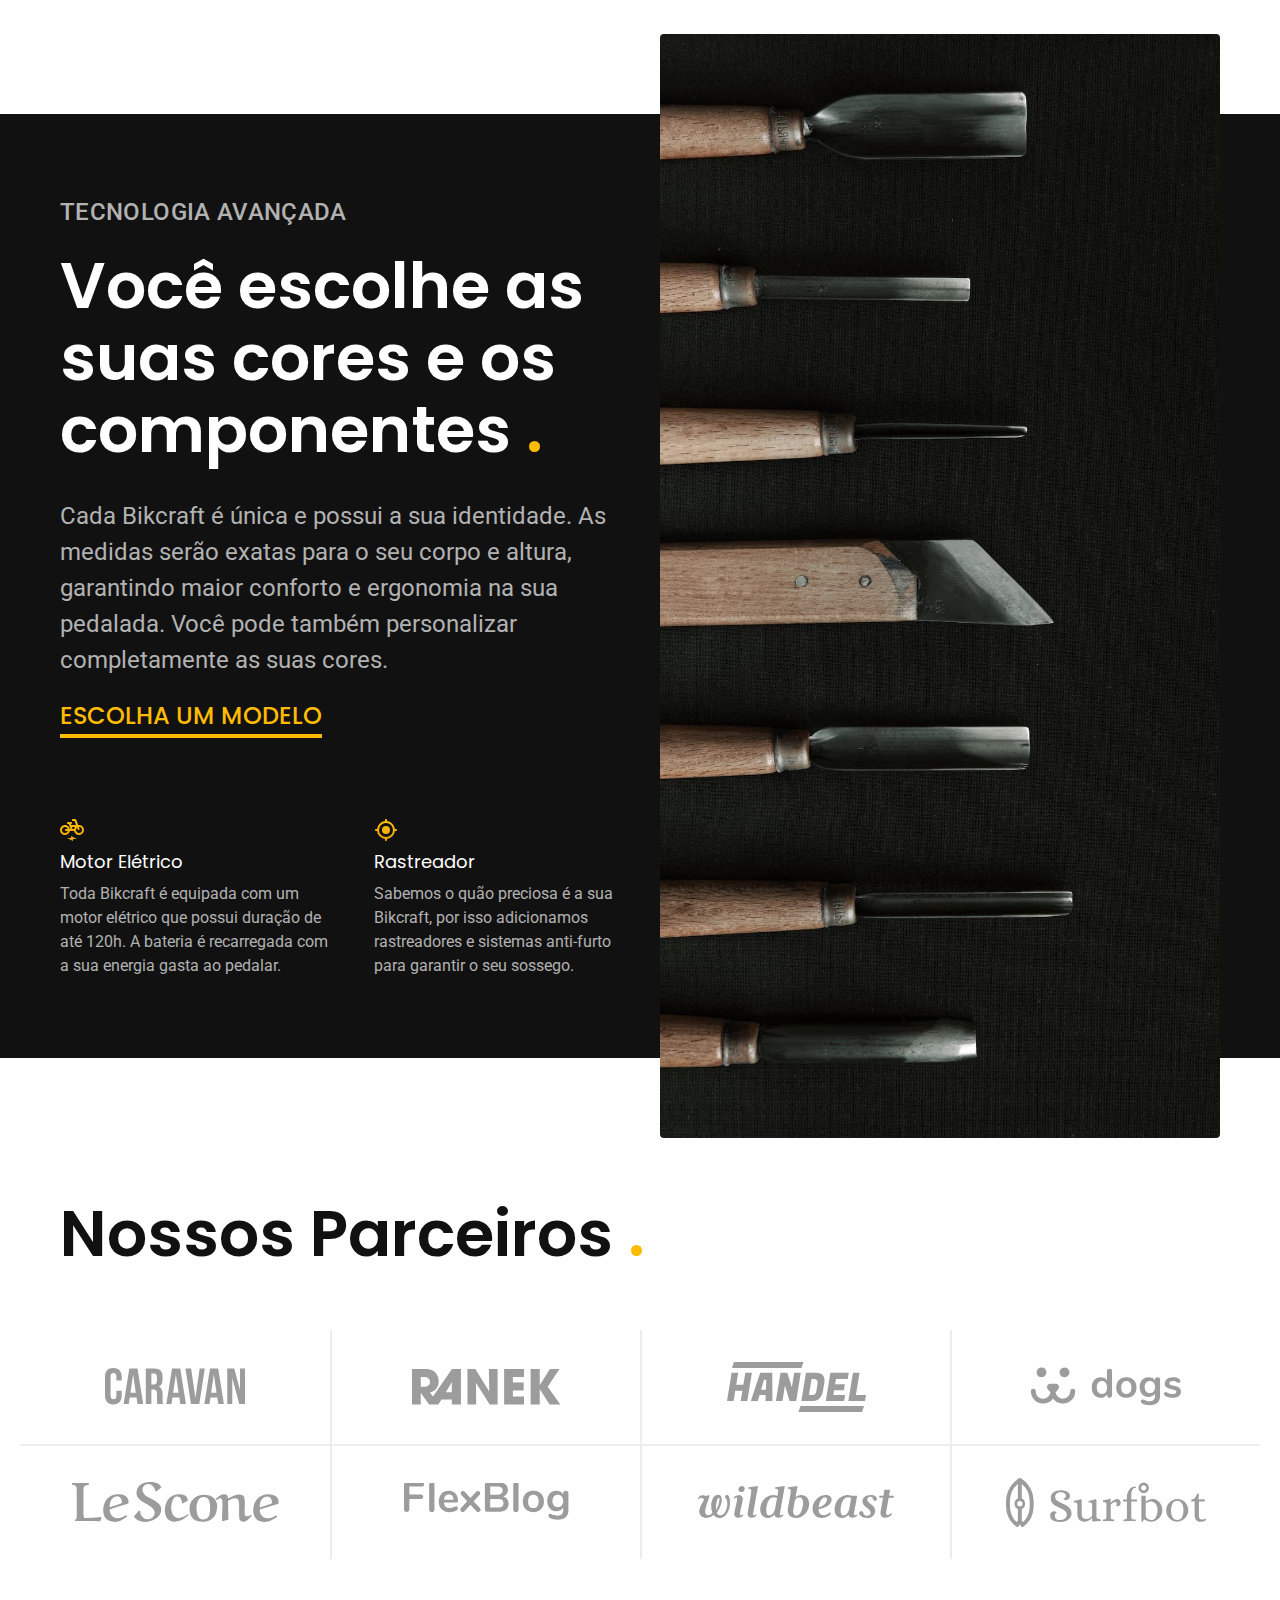
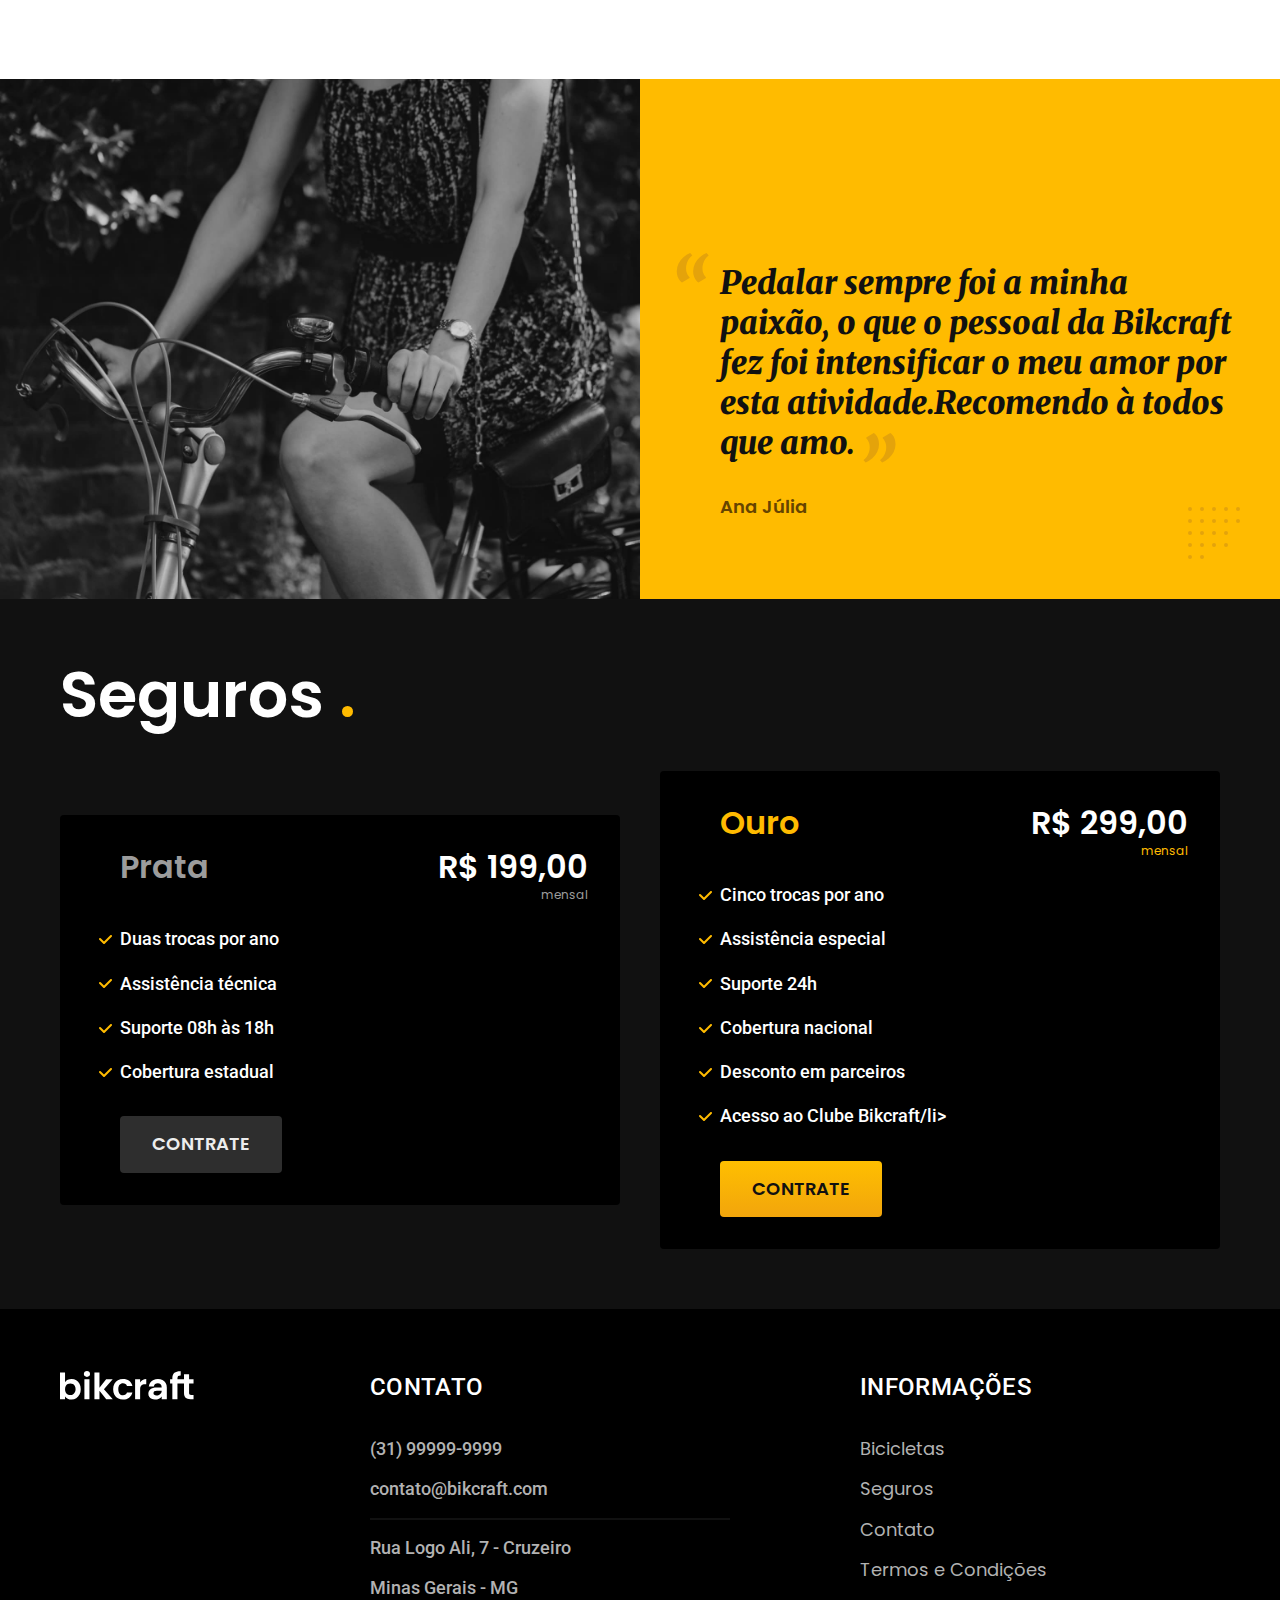
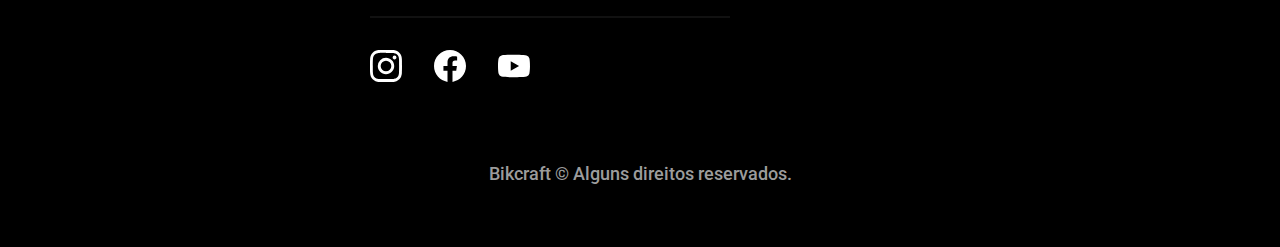
==== commit f23e5715: "realizado otimizacoes no site" ====
--- a/index.html
+++ b/index.html
@@ -7,6 +7,7 @@
     <meta name="description" content="Bicicletas elétricas de alta precisão e 
     qualidade, feitas sob medida para você. Explore o mundo na sua velocidade 
     com a Bikcraft.">
+    <link rel="preload" href="./src/css/style.css" as="style">
     <link rel="stylesheet" href="./src/css/style.css">
     <title>Bikcraft - Bicicletas Elétricas</title>
 </head>
@@ -14,7 +15,7 @@
 <body>
     <header class="header-bg cor-p12">
         <div class="header container">
-            <a href="./"><img src="./src/assets/bikcraft.svg" alt="Bikcraft"></a>
+            <a href="./"><img src="./src/assets/bikcraft.svg" width="136" height="32" alt="Bikcraft"></a>
             <nav aria-label="primaria">
                 <ul class="header-menu font-1-m cor-0">
                     <li><a href="./src/pages/bicicletas.html">Bicicletas</a></li>
@@ -32,9 +33,10 @@
                 <p class="font-2-l cor-5">Bicicletas elétricas de alta precisão e qualidade, feitas sob medida para você. Explore o mundo na sua velocidade com a Bikcraft.</p>
                 <a class="btn" href="./src/pages/bicicletas.html">Escolha a sua</a>
             </div>
-            <div class="introducao-img">
-                <img src="./src/assets/img/fotos/introducao.jpg" alt="Bicicleta Elétrica Preta">
-            </div>
+            <picture class="introducao-img">
+                <source media="(max-width: 800px)" srcset="./src/assets/img/bicicletas/nimbus.jpg">
+                <img src="./src/assets/img/fotos/introducao.jpg" width="1280" height="1600" alt="Bicicleta Elétrica Preta">
+            </picture>
         </div>
     </main>
     <article class="bicicletas-lista">
@@ -42,21 +44,21 @@
         <ul>
             <li>
                 <a href="./bicicletas/magic.html">
-                    <img src="./src/assets/img/bicicletas/magic-home.jpg" alt="Bicicleta Preta">
+                    <img src="./src/assets/img/bicicletas/magic-home.jpg" width="920" height="1040" alt="Bicicleta Preta">
                     <h3 class="font-1-xl">Magic Might</h3>
                     <span class="font-2-m cor-8">R$ 2.499,00</span>
                 </a>
             </li>
             <li>
                 <a href="./bicicletas/nimbus.html">
-                    <img src="./src/assets/img/bicicletas/nimbus-home.jpg" alt="Bicicleta Preta">
+                    <img src="./src/assets/img/bicicletas/nimbus-home.jpg" width="920" height="1040" alt="Bicicleta Preta">
                     <h3 class="font-1-xl">Nimbus Stark</h3>
                     <span class="font-2-m cor-8">R$ 4.999,00</span>
                 </a>
             </li>
             <li>
                 <a href="./bicicletas/nebula.html">
-                    <img src="./src/assets/img/bicicletas/nebula-home.jpg" alt="Bicicleta Preta">
+                    <img src="./src/assets/img/bicicletas/nebula-home.jpg" width="920" height="1040" alt="Bicicleta Preta">
                     <h3 class="font-1-xl">Nebula Cosmic</h3>
                     <span class="font-2-m cor-8">R$ 3.999,00</span>
                 </a>
@@ -79,12 +81,12 @@
                 <a class="link" href="./src/pages/bicicletas.html">Escolha um Modelo</a>
                 <div class="tecnologia-vantagem">
                     <div>
-                        <img src="./src/assets/img/icones/eletrica.svg" alt="">
+                        <img src="./src/assets/img/icones/eletrica.svg" width="24" height="24" alt="">
                         <h3 class="font-1-m cor-0">Motor Elétrico</h3>
                         <p class="font-2-s cor-5">Toda Bikcraft é equipada com um motor elétrico que possui duração de até 120h. A bateria é recarregada com a sua energia gasta ao pedalar.</p>
                     </div>
                     <div>
-                        <img src="./src/assets/img/icones/rastreador.svg" alt="">
+                        <img src="./src/assets/img/icones/rastreador.svg" width="24" height="24" alt="">
                         <h3 class="font-1-m cor-0">Rastreador</h3>
                         <p class="font-2-s cor-5">Sabemos o quão preciosa é a sua Bikcraft, por isso adicionamos rastreadores e sistemas anti-furto para garantir o seu sossego.</p>
                     </div>
@@ -92,7 +94,7 @@
 
             </div>
             <div class="tecnologia-img">
-                <img src="./src/assets/img/fotos/tecnologia.jpg" alt="">
+                <img src="./src/assets/img/fotos/tecnologia.jpg" width="1200" height="1920" alt="">
             </div>
         </div>
     </article>
@@ -101,19 +103,19 @@
             <span class="cor-p1">.</span>
         </h2>
         <ul>
-            <li><img src="./src/assets/img/parceiros/caravan.svg" alt="Caravan"></li>
-            <li><img src="./src/assets/img/parceiros/ranek.svg" alt="Ranek"></li>
-            <li><img src="./src/assets/img/parceiros/handel.svg" alt="Handel"></li>
-            <li><img src="./src/assets/img/parceiros/dogs.svg" alt="Dogs"></li>
-            <li><img src="./src/assets/img/parceiros/lescone.svg" alt="Lescone"></li>
-            <li><img src="./src/assets/img/parceiros/flexblog.svg" alt="Flexblog"></li>
-            <li><img src="./src/assets/img/parceiros/wildbeast.svg" alt="Wildbeast"></li>
-            <li><img src="./src/assets/img/parceiros/surfbot.svg" alt="Surfbot"></li>
+            <li><img src="./src/assets/img/parceiros/caravan.svg" width="140" height="38" alt="Caravan"></li>
+            <li><img src="./src/assets/img/parceiros/ranek.svg" width="149" height="36" alt="Ranek"></li>
+            <li><img src="./src/assets/img/parceiros/handel.svg" width="139" height="50" alt="Handel"></li>
+            <li><img src="./src/assets/img/parceiros/dogs.svg" width="152" height="39" alt="Dogs"></li>
+            <li><img src="./src/assets/img/parceiros/lescone.svg" width="208" height="41" alt="Lescone"></li>
+            <li><img src="./src/assets/img/parceiros/flexblog.svg" width="165" height="38" alt="Flexblog"></li>
+            <li><img src="./src/assets/img/parceiros/wildbeast.svg" width="196" height="34" alt="Wildbeast"></li>
+            <li><img src="./src/assets/img/parceiros/surfbot.svg" width="200" height="49" alt="Surfbot"></li>
         </ul>
     </section>
     <section class="depoimento" aria-label="Depoimento">
         <div>
-            <img src="./src/assets/img/fotos/depoimento.jpg" alt="Pessoa 
+            <img src="./src/assets/img/fotos/depoimento.jpg" width="1560" height="1360" alt="Pessoa 
             pedalando uma bicicleta Bikcraft">
         </div>
         <div class="depoimento-conteudo">
@@ -159,7 +161,7 @@
 
     <footer class="footer-bg">
         <div class="footer container">
-            <img src="./src/assets/bikcraft.svg" alt="Bikcraft">
+            <img src="./src/assets/bikcraft.svg" width="136" height="32" alt="Bikcraft">
             <div class="footer-contato">
                 <h3 class="font-2-l-b cor-0">Contato</h3>
                 <ul class="font-2-m cor-5">
@@ -169,9 +171,9 @@
                     <li>Minas Gerais - MG</li>
                 </ul>
                 <div class="footer-redes">
-                    <a href="./"><img src="./src/assets/img/redes/instagram.svg" alt="Instagram"></a>
-                    <a href="./"><img src="./src/assets/img/redes/facebook.svg" alt="Facebook"></a>
-                    <a href="./"><img src="./src/assets/img/redes/youtube.svg" alt="Youtube"></a>
+                    <a href="./"><img src="./src/assets/img/redes/instagram.svg" width="32" height="32" alt="Instagram"></a>
+                    <a href="./"><img src="./src/assets/img/redes/facebook.svg" width="32" height="32" alt="Facebook"></a>
+                    <a href="./"><img src="./src/assets/img/redes/youtube.svg" width="32" height="32" alt="Youtube"></a>
                 </div>
             </div>
             <div class="footer-informacoes">
--- a/src/css/style.css
+++ b/src/css/style.css
@@ -24,4 +24,6 @@
 @import "./contato/contato.css";
 @import "./contato/lojas.css";
 
+@import "./orcamento/orcamento.css";
+
 @import "./termos/termos.css";
--- a/src/css/style.css
+++ b/src/css/style.css
@@ -24,4 +24,6 @@
 @import "./contato/contato.css";
 @import "./contato/lojas.css";
 
+@import "./orcamento/orcamento.css";
+
 @import "./termos/termos.css";
